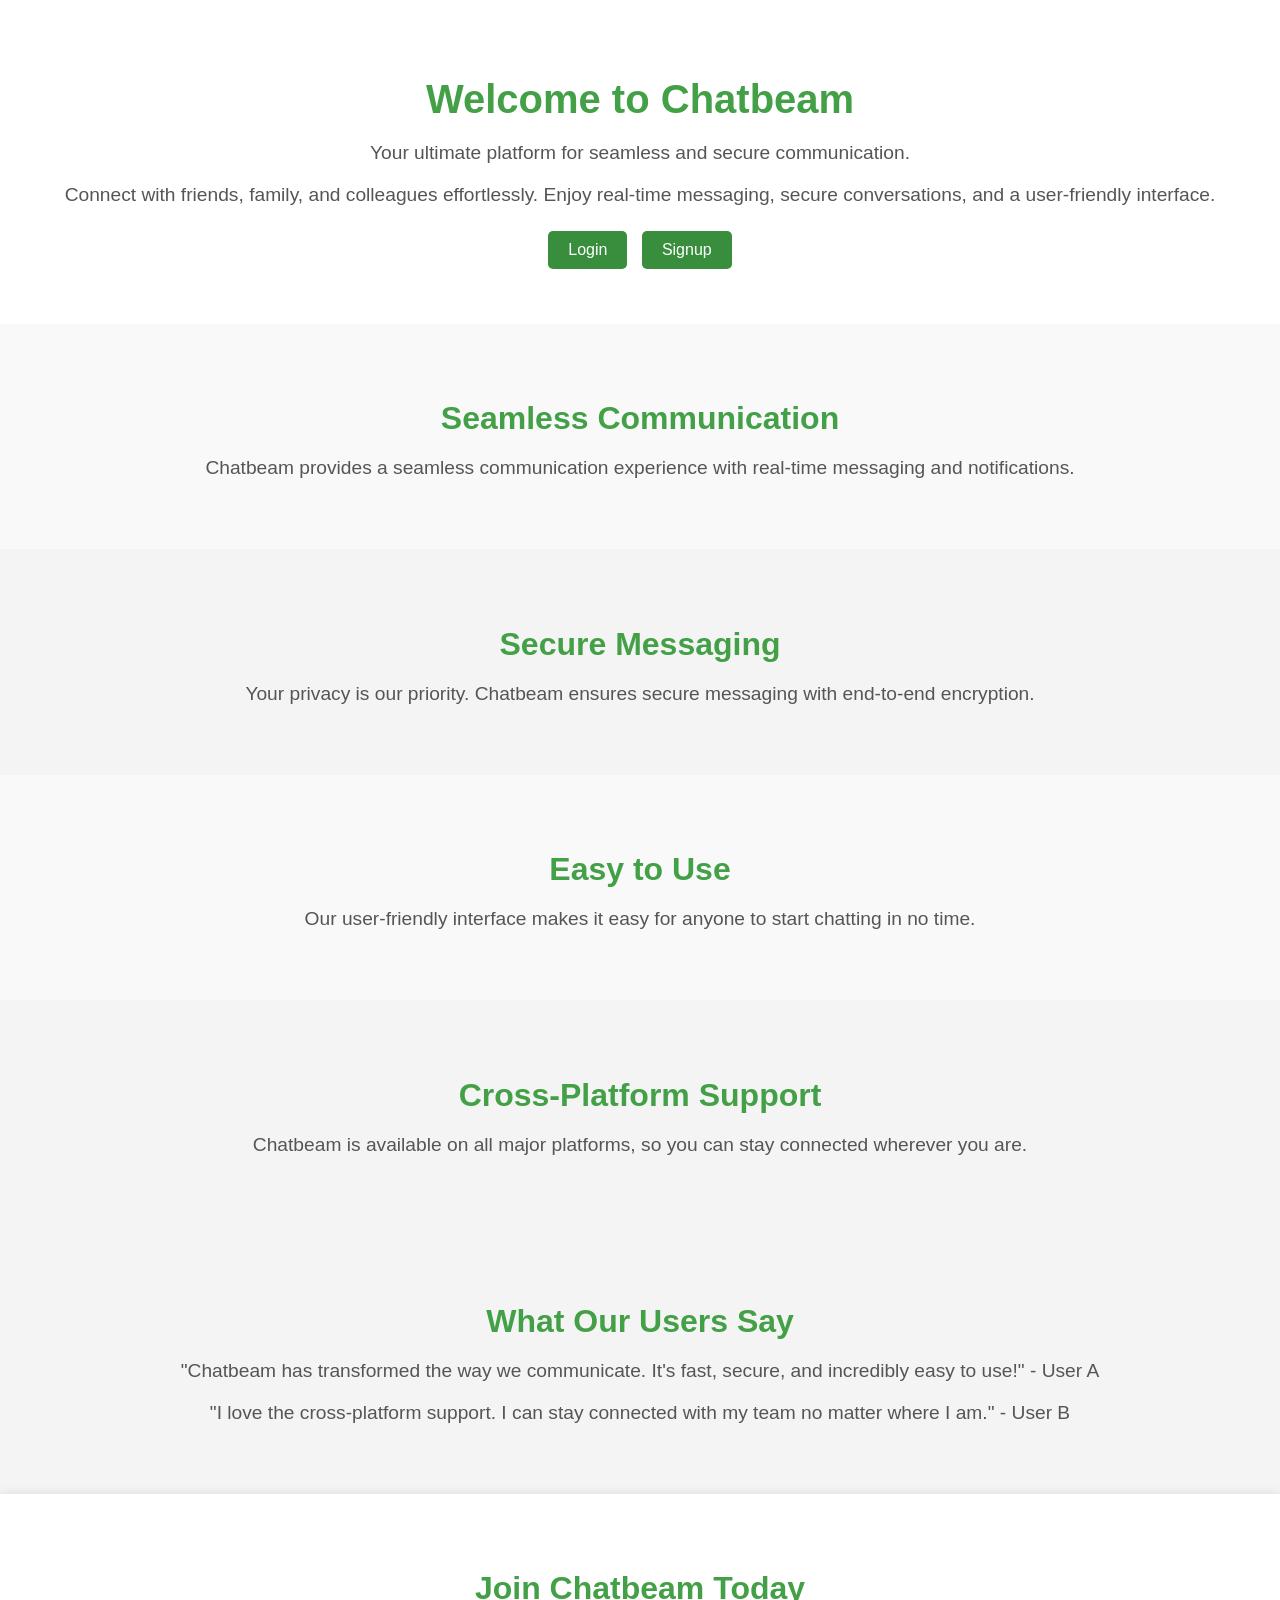
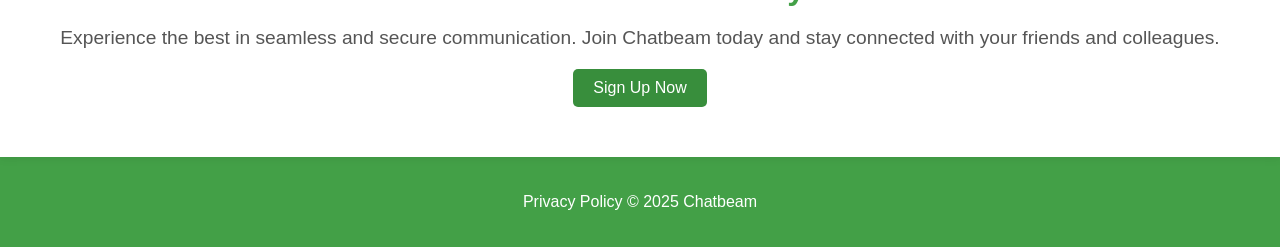
==== index.html @ d289962c "Add files via upload" ====
<!DOCTYPE html>
<html lang="en">
<head>
  <meta charset="UTF-8">
  <title>Chatbeams - Welcome</title>
  <link rel="stylesheet" href="styles.css">
  <style>
    body {
      font-family: Arial, sans-serif;
      margin: 0;
      padding: 0;
      background-color: #f4f4f4;
      overflow-x: hidden;
    }
    .intro-container {
      text-align: center;
      padding: 50px 20px;
      background-color: #ffffff;
      box-shadow: 0 0 10px rgba(0, 0, 0, 0.1);
      animation: fadeIn 1s forwards;
    }
    .intro-container h1 {
      font-size: 2.5em;
      color: #43a047;
      margin-bottom: 20px;
      animation: slideIn 1s forwards;
    }
    .intro-container p {
      font-size: 1.2em;
      color: #555;
      margin-bottom: 20px;
      animation: slideIn 1s forwards 0.5s;
    }
    .intro-container a {
      display: inline-block;
      padding: 10px 20px;
      font-size: 1em;
      color: white;
      background-color: #388e3c;
      border: none;
      border-radius: 5px;
      cursor: pointer;
      text-decoration: none;
      transition: background-color 0.3s ease, transform 0.3s ease;
      animation: slideIn 1s forwards 1s;
      margin: 5px;
    }
    .intro-container a:hover {
      background-color: #2e7d32;
      transform: scale(1.05);
    }
    .details-section {
      padding: 50px 20px;
      text-align: center;
      opacity: 0;
      transform: translateY(50px);
      transition: opacity 1s ease, transform 1s ease;
    }
    .details-section h2 {
      font-size: 2em;
      color: #43a047;
      margin-bottom: 20px;
    }
    .details-section p {
      font-size: 1.2em;
      color: #555;
      margin-bottom: 20px;
    }
    .details-section:nth-child(even) {
      background-color: #f9f9f9;
    }
    .testimonials-section {
      padding: 50px 20px;
      text-align: center;
      background-color: #f4f4f4;
      opacity: 0;
      transform: translateY(50px);
      transition: opacity 1s ease, transform 1s ease;
    }
    .testimonials-section h2 {
      font-size: 2em;
      color: #43a047;
      margin-bottom: 20px;
    }
    .testimonials-section p {
      font-size: 1.2em;
      color: #555;
      margin-bottom: 20px;
    }
    .call-to-action {
      padding: 50px 20px;
      text-align: center;
      background-color: #ffffff;
      box-shadow: 0 0 10px rgba(0, 0, 0, 0.1);
      opacity: 0;
      transform: translateY(50px);
      transition: opacity 1s ease, transform 1s ease;
    }
    .call-to-action h2 {
      font-size: 2em;
      color: #43a047;
      margin-bottom: 20px;
    }
    .call-to-action p {
      font-size: 1.2em;
      color: #555;
      margin-bottom: 20px;
    }
    .call-to-action a {
      display: inline-block;
      padding: 10px 20px;
      font-size: 1em;
      color: white;
      background-color: #388e3c;
      border: none;
      border-radius: 5px;
      cursor: pointer;
      text-decoration: none;
      transition: background-color 0.3s ease, transform 0.3s ease;
    }
    .call-to-action a:hover {
      background-color: #2e7d32;
      transform: scale(1.05);
    }
    footer {
      text-align: center;
      padding: 20px;
      background-color: #43a047;
      color: white;
    }
    footer a {
      color: white;
      text-decoration: none;
    }
    footer a:hover {
      text-decoration: underline;
    }
    @keyframes fadeIn {
      to {
        opacity: 1;
        transform: translateY(0);
      }
    }
    @keyframes slideIn {
      from {
        opacity: 0;
        transform: translateY(20px);
      }
      to {
        opacity: 1;
        transform: translateY(0);
      }
    }
  </style>
</head>
<body>
  <div class="intro-container">
    <h1>Welcome to Chatbeam</h1>
    <p>Your ultimate platform for seamless and secure communication.</p>
    <p>Connect with friends, family, and colleagues effortlessly. Enjoy real-time messaging, secure conversations, and a user-friendly interface.</p>
    <a href="login.html">Login</a>
    <a href="signup.html">Signup</a>
  </div>

  <div class="details-section" id="section1">
    <h2>Seamless Communication</h2>
    <p>Chatbeam provides a seamless communication experience with real-time messaging and notifications.</p>
  </div>

  <div class="details-section" id="section2">
    <h2>Secure Messaging</h2>
    <p>Your privacy is our priority. Chatbeam ensures secure messaging with end-to-end encryption.</p>
  </div>

  <div class="details-section" id="section3">
    <h2>Easy to Use</h2>
    <p>Our user-friendly interface makes it easy for anyone to start chatting in no time.</p>
  </div>

  <div class="details-section" id="section4">
    <h2>Cross-Platform Support</h2>
    <p>Chatbeam is available on all major platforms, so you can stay connected wherever you are.</p>
  </div>

  <div class="testimonials-section" id="section5">
    <h2>What Our Users Say</h2>
    <p>"Chatbeam has transformed the way we communicate. It's fast, secure, and incredibly easy to use!" - User A</p>
    <p>"I love the cross-platform support. I can stay connected with my team no matter where I am." - User B</p>
  </div>

  <div class="call-to-action" id="section6">
    <h2>Join Chatbeam Today</h2>
    <p>Experience the best in seamless and secure communication. Join Chatbeam today and stay connected with your friends and colleagues.</p>
    <a href="signup.html">Sign Up Now</a>
  </div>

  <footer>
    <p><a href="privacypolicy.html">Privacy Policy</a> &copy; 2025 Chatbeam</p>
  </footer>

  <script>
    document.addEventListener('scroll', function() {
      const sections = document.querySelectorAll('.details-section, .testimonials-section, .call-to-action');
      const scrollPosition = window.scrollY + window.innerHeight;

      sections.forEach(section => {
        if (scrollPosition > section.offsetTop) {
          section.style.opacity = '1';
          section.style.transform = 'translateY(0)';
        }
      });
    });
  </script>
</body>
</html>
---- styles.css ----
/* General Styles */
body {
    font-family: Arial, sans-serif;
    margin: 0;
    padding: 0;
}

/* Form Container */
.form-container {
    background-color: white;
    padding: 20px;
    border-radius: 10px;
    box-shadow: 0 0 10px rgba(0, 0, 0, 0.1);
    text-align: center;
    width: 300px;
    margin: auto;
    opacity: 0;
    transform: translateY(-50px);
    animation: fadeIn 1s forwards;
}

/* Form Elements */
.form-container input, .form-container select {
    width: 100%;
    padding: 10px;
    margin: 10px 0;
    border: 1px solid #ccc;
    border-radius: 5px;
    box-sizing: border-box;
}

.form-container button {
    width: 100%;
    padding: 10px;
    margin: 10px 0;
    font-size: 1em;
    color: white;
    background-color: #388e3c;
    border: none;
    border-radius: 5px;
    cursor: pointer;
    transition: background-color 0.3s ease, transform 0.3s ease;
}

.form-container button:hover {
    background-color: #2e7d32;
    transform: scale(1.05);
}

.form-container p {
    margin-top: 20px;
}

.form-container a {
    color: #43a047;
    text-decoration: none;
}

.form-container a:hover {
    text-decoration: underline;
}

.error-message {
    color: red;
    display: none;
    margin-top: -10px;
    margin-bottom: 10px;
}

@keyframes fadeIn {
    to {
        opacity: 1;
        transform: translateY(0);
    }
}
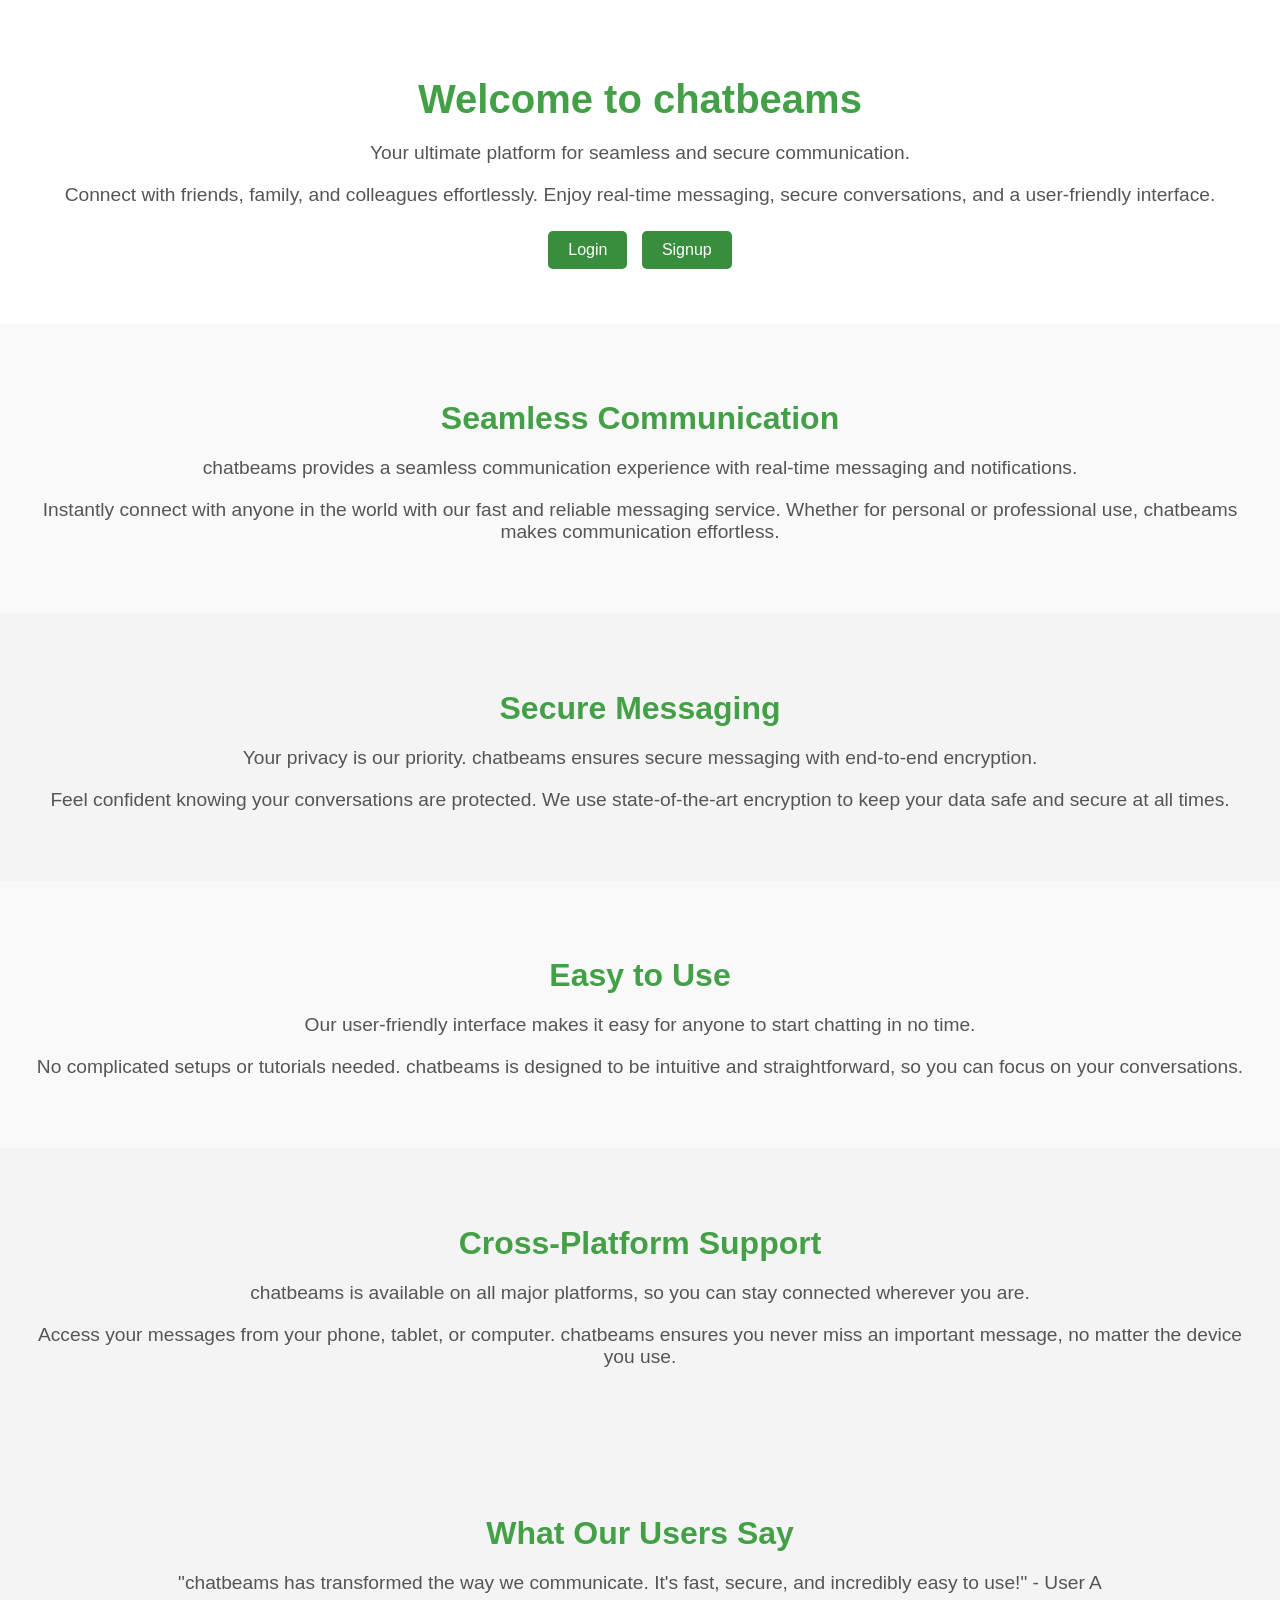
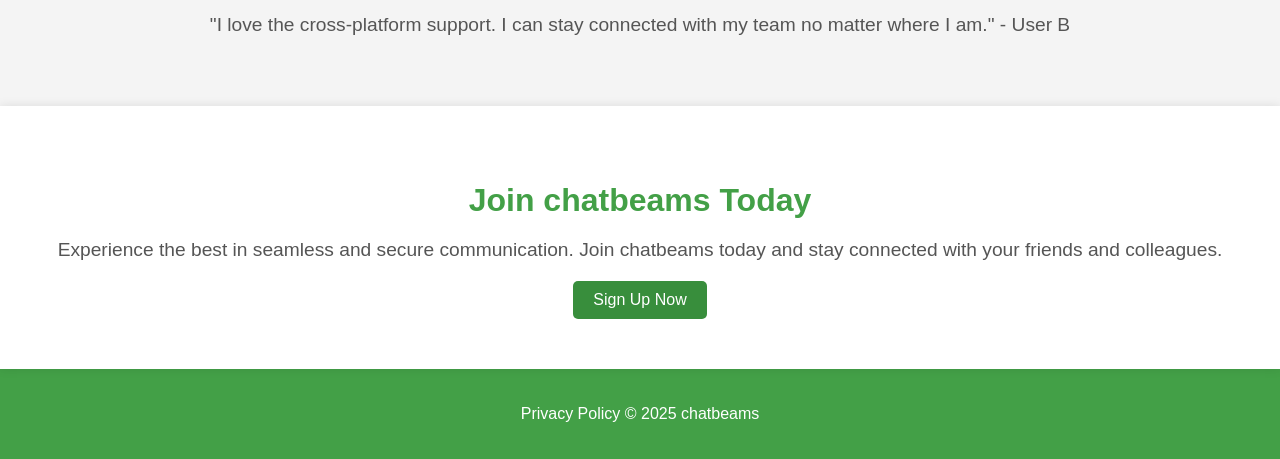
==== commit e6aad96c: "Update index.html" ====
--- a/index.html
+++ b/index.html
@@ -1,215 +1,225 @@
-<!DOCTYPE html>
-<html lang="en">
-<head>
-  <meta charset="UTF-8">
-  <title>Chatbeams - Welcome</title>
-  <link rel="stylesheet" href="styles.css">
-  <style>
-    body {
-      font-family: Arial, sans-serif;
-      margin: 0;
-      padding: 0;
-      background-color: #f4f4f4;
-      overflow-x: hidden;
-    }
-    .intro-container {
-      text-align: center;
-      padding: 50px 20px;
-      background-color: #ffffff;
-      box-shadow: 0 0 10px rgba(0, 0, 0, 0.1);
-      animation: fadeIn 1s forwards;
-    }
-    .intro-container h1 {
-      font-size: 2.5em;
-      color: #43a047;
-      margin-bottom: 20px;
-      animation: slideIn 1s forwards;
-    }
-    .intro-container p {
-      font-size: 1.2em;
-      color: #555;
-      margin-bottom: 20px;
-      animation: slideIn 1s forwards 0.5s;
-    }
-    .intro-container a {
-      display: inline-block;
-      padding: 10px 20px;
-      font-size: 1em;
-      color: white;
-      background-color: #388e3c;
-      border: none;
-      border-radius: 5px;
-      cursor: pointer;
-      text-decoration: none;
-      transition: background-color 0.3s ease, transform 0.3s ease;
-      animation: slideIn 1s forwards 1s;
-      margin: 5px;
-    }
-    .intro-container a:hover {
-      background-color: #2e7d32;
-      transform: scale(1.05);
-    }
-    .details-section {
-      padding: 50px 20px;
-      text-align: center;
-      opacity: 0;
-      transform: translateY(50px);
-      transition: opacity 1s ease, transform 1s ease;
-    }
-    .details-section h2 {
-      font-size: 2em;
-      color: #43a047;
-      margin-bottom: 20px;
-    }
-    .details-section p {
-      font-size: 1.2em;
-      color: #555;
-      margin-bottom: 20px;
-    }
-    .details-section:nth-child(even) {
-      background-color: #f9f9f9;
-    }
-    .testimonials-section {
-      padding: 50px 20px;
-      text-align: center;
-      background-color: #f4f4f4;
-      opacity: 0;
-      transform: translateY(50px);
-      transition: opacity 1s ease, transform 1s ease;
-    }
-    .testimonials-section h2 {
-      font-size: 2em;
-      color: #43a047;
-      margin-bottom: 20px;
-    }
-    .testimonials-section p {
-      font-size: 1.2em;
-      color: #555;
-      margin-bottom: 20px;
-    }
-    .call-to-action {
-      padding: 50px 20px;
-      text-align: center;
-      background-color: #ffffff;
-      box-shadow: 0 0 10px rgba(0, 0, 0, 0.1);
-      opacity: 0;
-      transform: translateY(50px);
-      transition: opacity 1s ease, transform 1s ease;
-    }
-    .call-to-action h2 {
-      font-size: 2em;
-      color: #43a047;
-      margin-bottom: 20px;
-    }
-    .call-to-action p {
-      font-size: 1.2em;
-      color: #555;
-      margin-bottom: 20px;
-    }
-    .call-to-action a {
-      display: inline-block;
-      padding: 10px 20px;
-      font-size: 1em;
-      color: white;
-      background-color: #388e3c;
-      border: none;
-      border-radius: 5px;
-      cursor: pointer;
-      text-decoration: none;
-      transition: background-color 0.3s ease, transform 0.3s ease;
-    }
-    .call-to-action a:hover {
-      background-color: #2e7d32;
-      transform: scale(1.05);
-    }
-    footer {
-      text-align: center;
-      padding: 20px;
-      background-color: #43a047;
-      color: white;
-    }
-    footer a {
-      color: white;
-      text-decoration: none;
-    }
-    footer a:hover {
-      text-decoration: underline;
-    }
-    @keyframes fadeIn {
-      to {
-        opacity: 1;
-        transform: translateY(0);
-      }
-    }
-    @keyframes slideIn {
-      from {
-        opacity: 0;
-        transform: translateY(20px);
-      }
-      to {
-        opacity: 1;
-        transform: translateY(0);
-      }
-    }
-  </style>
-</head>
-<body>
-  <div class="intro-container">
-    <h1>Welcome to Chatbeam</h1>
-    <p>Your ultimate platform for seamless and secure communication.</p>
-    <p>Connect with friends, family, and colleagues effortlessly. Enjoy real-time messaging, secure conversations, and a user-friendly interface.</p>
-    <a href="login.html">Login</a>
-    <a href="signup.html">Signup</a>
-  </div>
-
-  <div class="details-section" id="section1">
-    <h2>Seamless Communication</h2>
-    <p>Chatbeam provides a seamless communication experience with real-time messaging and notifications.</p>
-  </div>
-
-  <div class="details-section" id="section2">
-    <h2>Secure Messaging</h2>
-    <p>Your privacy is our priority. Chatbeam ensures secure messaging with end-to-end encryption.</p>
-  </div>
-
-  <div class="details-section" id="section3">
-    <h2>Easy to Use</h2>
-    <p>Our user-friendly interface makes it easy for anyone to start chatting in no time.</p>
-  </div>
-
-  <div class="details-section" id="section4">
-    <h2>Cross-Platform Support</h2>
-    <p>Chatbeam is available on all major platforms, so you can stay connected wherever you are.</p>
-  </div>
-
-  <div class="testimonials-section" id="section5">
-    <h2>What Our Users Say</h2>
-    <p>"Chatbeam has transformed the way we communicate. It's fast, secure, and incredibly easy to use!" - User A</p>
-    <p>"I love the cross-platform support. I can stay connected with my team no matter where I am." - User B</p>
-  </div>
-
-  <div class="call-to-action" id="section6">
-    <h2>Join Chatbeam Today</h2>
-    <p>Experience the best in seamless and secure communication. Join Chatbeam today and stay connected with your friends and colleagues.</p>
-    <a href="signup.html">Sign Up Now</a>
-  </div>
-
-  <footer>
-    <p><a href="privacypolicy.html">Privacy Policy</a> &copy; 2025 Chatbeam</p>
-  </footer>
-
-  <script>
-    document.addEventListener('scroll', function() {
-      const sections = document.querySelectorAll('.details-section, .testimonials-section, .call-to-action');
-      const scrollPosition = window.scrollY + window.innerHeight;
-
-      sections.forEach(section => {
-        if (scrollPosition > section.offsetTop) {
-          section.style.opacity = '1';
-          section.style.transform = 'translateY(0)';
-        }
-      });
-    });
-  </script>
-</body>
+<!DOCTYPE html>
+<html lang="en">
+<head>
+  <meta charset="UTF-8">
+  <title>chatbeams - Welcome</title>
+  <link rel="stylesheet" href="styles.css">
+  <style>
+    body {
+      font-family: Arial, sans-serif;
+      margin: 0;
+      padding: 0;
+      background-color: #f4f4f4;
+      overflow-x: hidden;
+    }
+    .intro-container {
+      text-align: center;
+      padding: 50px 20px;
+      background-color: #ffffff;
+      box-shadow: 0 0 10px rgba(0, 0, 0, 0.1);
+      animation: fadeIn 2s forwards;
+    }
+    .intro-container h1 {
+      font-size: 2.5em;
+      color: #43a047;
+      margin-bottom: 20px;
+      animation: slideIn 2s forwards;
+    }
+    .intro-container p {
+      font-size: 1.2em;
+      color: #555;
+      margin-bottom: 20px;
+      animation: slideIn 2s forwards 0.5s;
+    }
+    .intro-container a {
+      display: inline-block;
+      padding: 10px 20px;
+      font-size: 1em;
+      color: white;
+      background-color: #388e3c;
+      border: none;
+      border-radius: 5px;
+      cursor: pointer;
+      text-decoration: none;
+      transition: background-color 0.3s ease, transform 0.3s ease;
+      animation: slideIn 2s forwards 1s;
+      margin: 5px;
+    }
+    .intro-container a:hover {
+      background-color: #2e7d32;
+      transform: scale(1.05);
+    }
+    .details-section {
+      padding: 50px 20px;
+      text-align: center;
+      opacity: 0;
+      transform: translateY(50px);
+      transition: opacity 1s ease, transform 1s ease;
+    }
+    .details-section h2 {
+      font-size: 2em;
+      color: #43a047;
+      margin-bottom: 20px;
+    }
+    .details-section p {
+      font-size: 1.2em;
+      color: #555;
+      margin-bottom: 20px;
+    }
+    .details-section:nth-child(even) {
+      background-color: #f9f9f9;
+    }
+    .testimonials-section {
+      padding: 50px 20px;
+      text-align: center;
+      background-color: #f4f4f4;
+      opacity: 0;
+      transform: translateY(50px);
+      transition: opacity 1s ease, transform 1s ease;
+    }
+    .testimonials-section h2 {
+      font-size: 2em;
+      color: #43a047;
+      margin-bottom: 20px;
+    }
+    .testimonials-section p {
+      font-size: 1.2em;
+      color: #555;
+      margin-bottom: 20px;
+    }
+    .call-to-action {
+      padding: 50px 20px;
+      text-align: center;
+      background-color: #ffffff;
+      box-shadow: 0 0 10px rgba(0, 0, 0, 0.1);
+      opacity: 0;
+      transform: translateY(50px);
+      transition: opacity 1s ease, transform 1s ease;
+    }
+    .call-to-action h2 {
+      font-size: 2em;
+      color: #43a047;
+      margin-bottom: 20px;
+    }
+    .call-to-action p {
+      font-size: 1.2em;
+      color: #555;
+      margin-bottom: 20px;
+    }
+    .call-to-action a {
+      display: inline-block;
+      padding: 10px 20px;
+      font-size: 1em;
+      color: white;
+      background-color: #388e3c;
+      border: none;
+      border-radius: 5px;
+      cursor: pointer;
+      text-decoration: none;
+      transition: background-color 0.3s ease, transform 0.3s ease;
+    }
+    .call-to-action a:hover {
+      background-color: #2e7d32;
+      transform: scale(1.05);
+    }
+    footer {
+      text-align: center;
+      padding: 20px;
+      background-color: #43a047;
+      color: white;
+    }
+    footer a {
+      color: white;
+      text-decoration: none;
+    }
+    footer a:hover {
+      text-decoration: underline;
+    }
+    @keyframes fadeIn {
+      to {
+        opacity: 1;
+        transform: translateY(0);
+      }
+    }
+    @keyframes slideIn {
+      from {
+        opacity: 0;
+        transform: translateY(20px);
+      }
+      to {
+        opacity: 1;
+        transform: translateY(0);
+      }
+    }
+  </style>
+</head>
+<body>
+  <div class="intro-container">
+    <h1>Welcome to chatbeams</h1>
+    <p>Your ultimate platform for seamless and secure communication.</p>
+    <p>Connect with friends, family, and colleagues effortlessly. Enjoy real-time messaging, secure conversations, and a user-friendly interface.</p>
+    <a href="login.html">Login</a>
+    <a href="signup.html">Signup</a>
+  </div>
+
+  <div class="details-section" id="section1">
+    <h2>Seamless Communication</h2>
+    <p>chatbeams provides a seamless communication experience with real-time messaging and notifications.</p>
+    <p>Instantly connect with anyone in the world with our fast and reliable messaging service. Whether for personal or professional use, chatbeams makes communication effortless.</p>
+  </div>
+
+  <div class="details-section" id="section2">
+    <h2>Secure Messaging</h2>
+    <p>Your privacy is our priority. chatbeams ensures secure messaging with end-to-end encryption.</p>
+    <p>Feel confident knowing your conversations are protected. We use state-of-the-art encryption to keep your data safe and secure at all times.</p>
+  </div>
+
+  <div class="details-section" id="section3">
+    <h2>Easy to Use</h2>
+    <p>Our user-friendly interface makes it easy for anyone to start chatting in no time.</p>
+    <p>No complicated setups or tutorials needed. chatbeams is designed to be intuitive and straightforward, so you can focus on your conversations.</p>
+  </div>
+
+  <div class="details-section" id="section4">
+    <h2>Cross-Platform Support</h2>
+    <p>chatbeams is available on all major platforms, so you can stay connected wherever you are.</p>
+    <p>Access your messages from your phone, tablet, or computer. chatbeams ensures you never miss an important message, no matter the device you use.</p>
+  </div>
+
+  <div class="testimonials-section" id="section5">
+    <h2>What Our Users Say</h2>
+    <p>"chatbeams has transformed the way we communicate. It's fast, secure, and incredibly easy to use!" - User A</p>
+    <p>"I love the cross-platform support. I can stay connected with my team no matter where I am." - User B</p>
+  </div>
+
+  <div class="call-to-action" id="section6">
+    <h2>Join chatbeams Today</h2>
+    <p>Experience the best in seamless and secure communication. Join chatbeams today and stay connected with your friends and colleagues.</p>
+    <a href="signup.html">Sign Up Now</a>
+  </div>
+
+  <footer>
+    <p><a href="privacypolicy.html">Privacy Policy</a> &copy; 2025 chatbeams</p>
+  </footer>
+
+  <script>
+    function handleScroll() {
+      const sections = document.querySelectorAll('.details-section, .testimonials-section, .call-to-action');
+      const scrollPosition = window.scrollY + window.innerHeight;
+
+      sections.forEach(section => {
+        if (scrollPosition > section.offsetTop) {
+          section.style.opacity = '1';
+          section.style.transform = 'translateY(0)';
+        }
+      });
+
+      if (sections[sections.length - 1].style.opacity === '1') {
+        window.removeEventListener('scroll', handleScroll);
+      }
+    }
+
+    window.addEventListener('scroll', handleScroll);
+  </script>
+</body>
 </html>
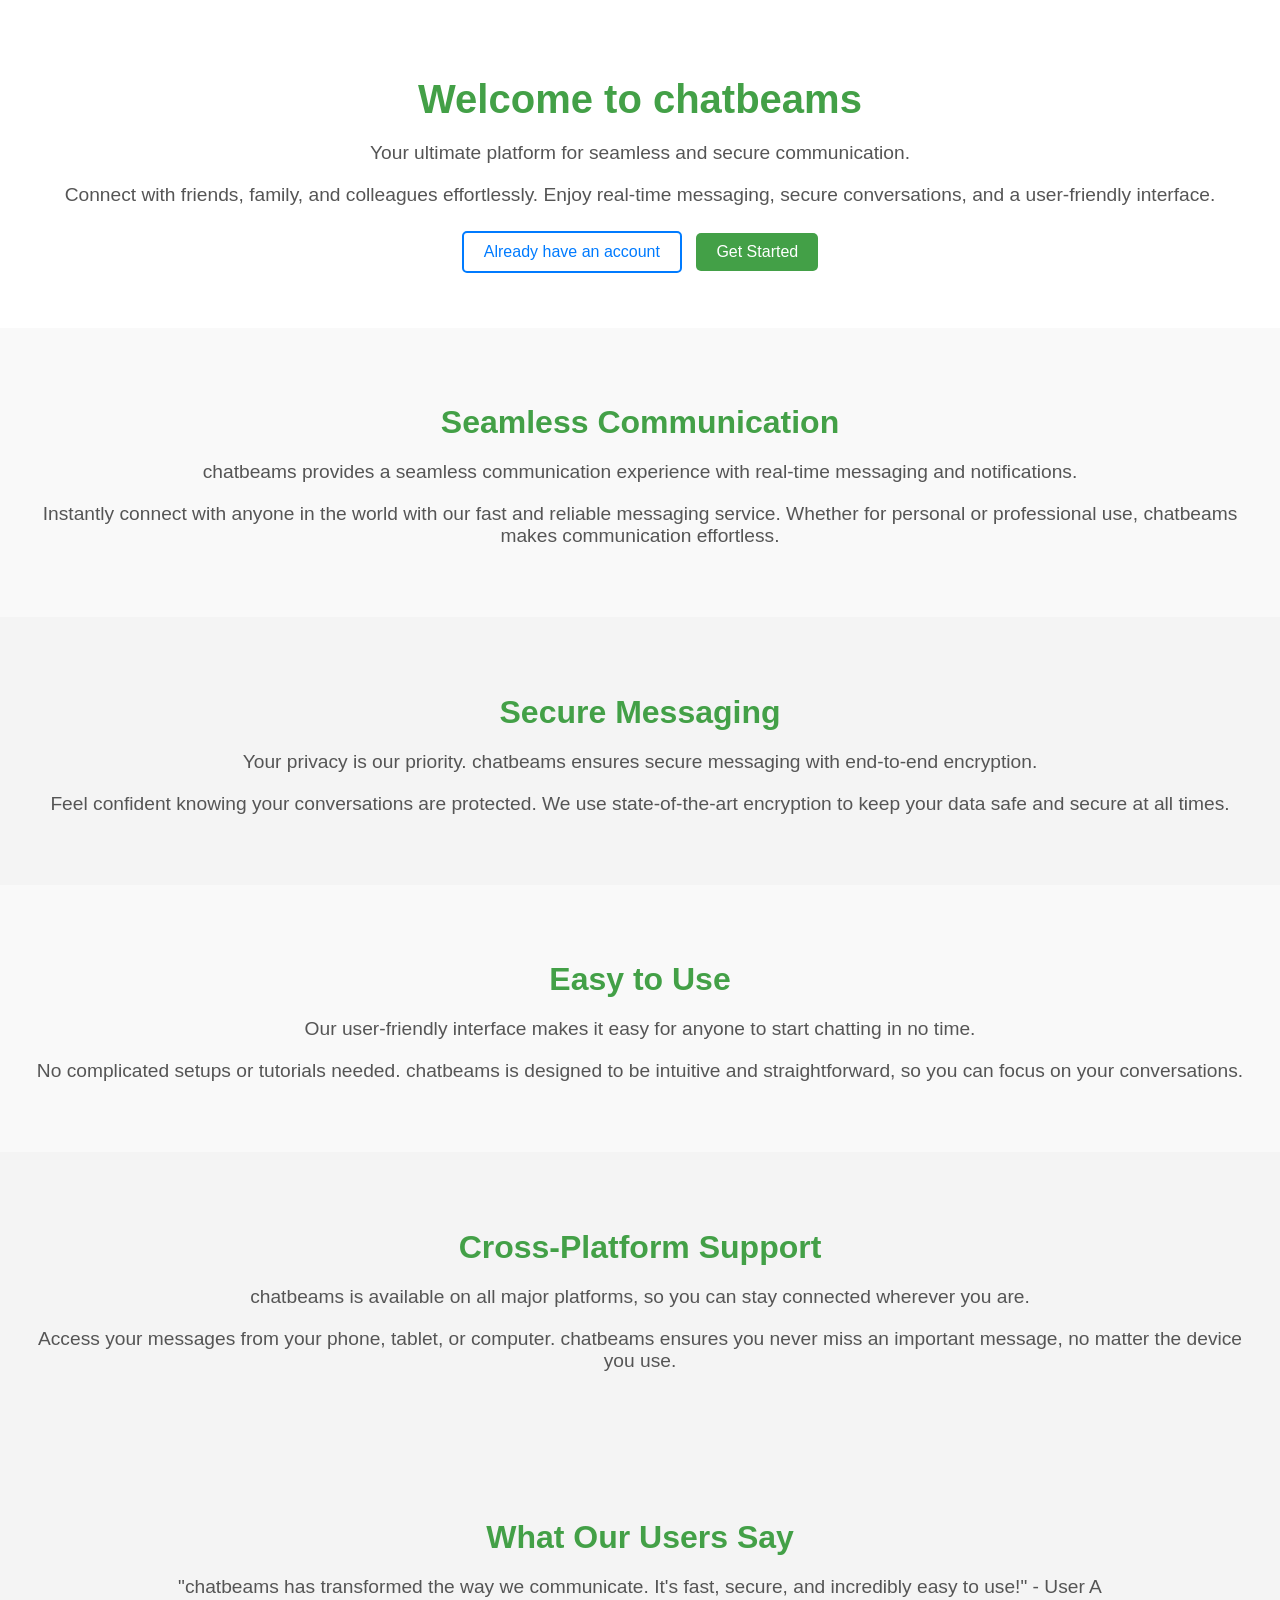
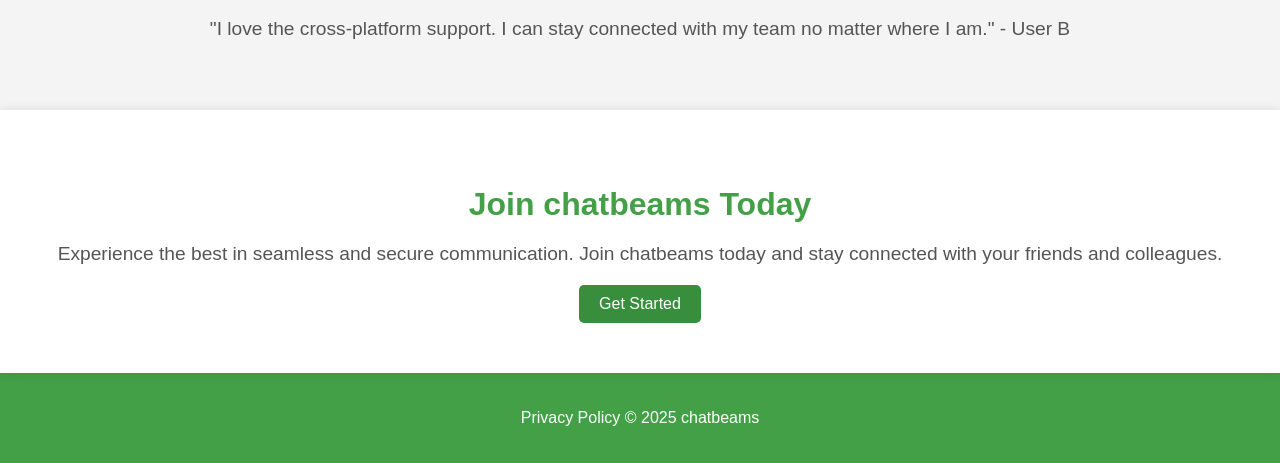
==== commit c94f4ceb: "Update index.html" ====
--- a/index.html
+++ b/index.html
@@ -31,12 +31,10 @@
       margin-bottom: 20px;
       animation: slideIn 2s forwards 0.5s;
     }
-    .intro-container a {
+    .intro-container .btn {
       display: inline-block;
       padding: 10px 20px;
       font-size: 1em;
-      color: white;
-      background-color: #388e3c;
       border: none;
       border-radius: 5px;
       cursor: pointer;
@@ -45,8 +43,22 @@
       animation: slideIn 2s forwards 1s;
       margin: 5px;
     }
-    .intro-container a:hover {
-      background-color: #2e7d32;
+    .intro-container .btn-login {
+      color: #007bff;
+      background-color: white;
+      border: 2px solid #007bff;
+    }
+    .intro-container .btn-login:hover {
+      background-color: #007bff;
+      color: white;
+      transform: scale(1.05);
+    }
+    .intro-container .btn-signup {
+      color: white;
+      background-color: #43a047;
+    }
+    .intro-container .btn-signup:hover {
+      background-color: #388e3c;
       transform: scale(1.05);
     }
     .details-section {
@@ -158,8 +170,8 @@
     <h1>Welcome to chatbeams</h1>
     <p>Your ultimate platform for seamless and secure communication.</p>
     <p>Connect with friends, family, and colleagues effortlessly. Enjoy real-time messaging, secure conversations, and a user-friendly interface.</p>
-    <a href="login.html">Login</a>
-    <a href="signup.html">Signup</a>
+    <a href="login.html" class="btn btn-login">Already have an account</a>
+    <a href="signup.html" class="btn btn-signup">Get Started</a>
   </div>
 
   <div class="details-section" id="section1">
@@ -195,7 +207,7 @@
   <div class="call-to-action" id="section6">
     <h2>Join chatbeams Today</h2>
     <p>Experience the best in seamless and secure communication. Join chatbeams today and stay connected with your friends and colleagues.</p>
-    <a href="signup.html">Sign Up Now</a>
+    <a href="signup.html">Get Started</a>
   </div>
 
   <footer>
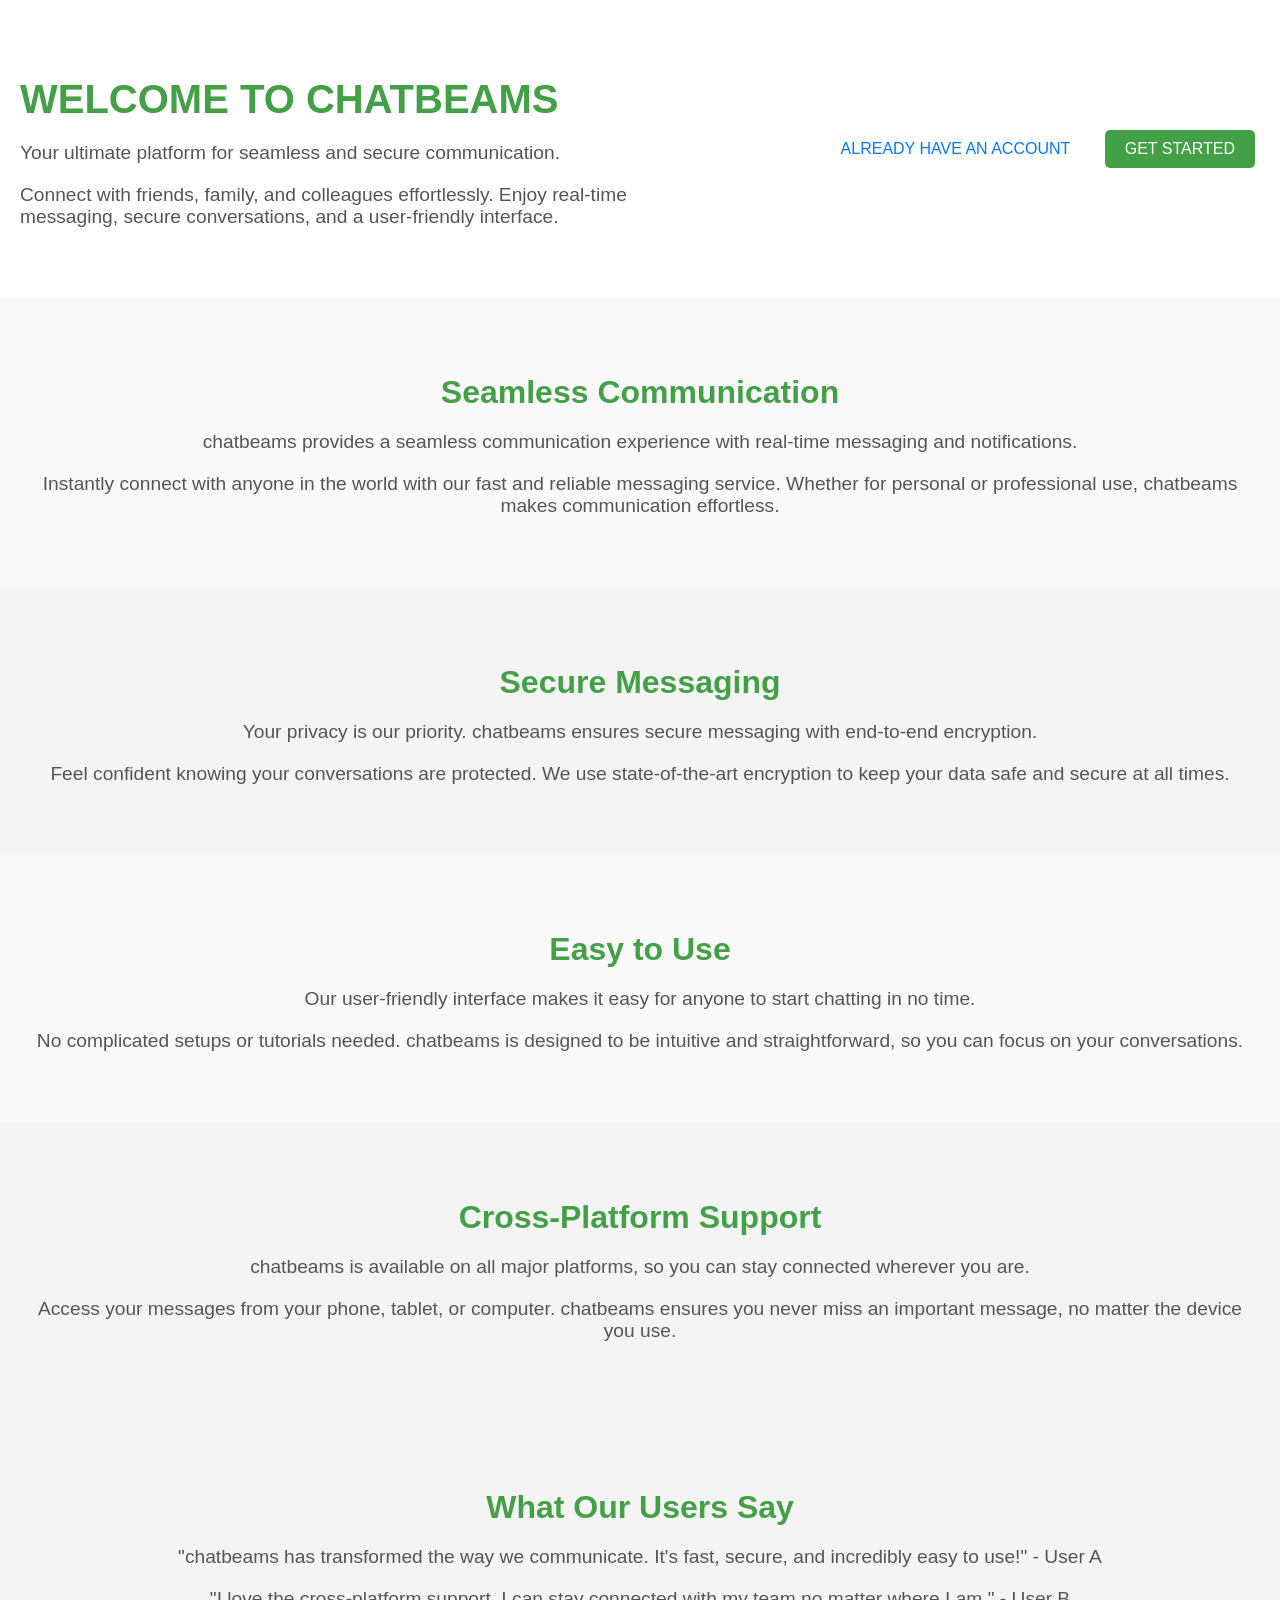
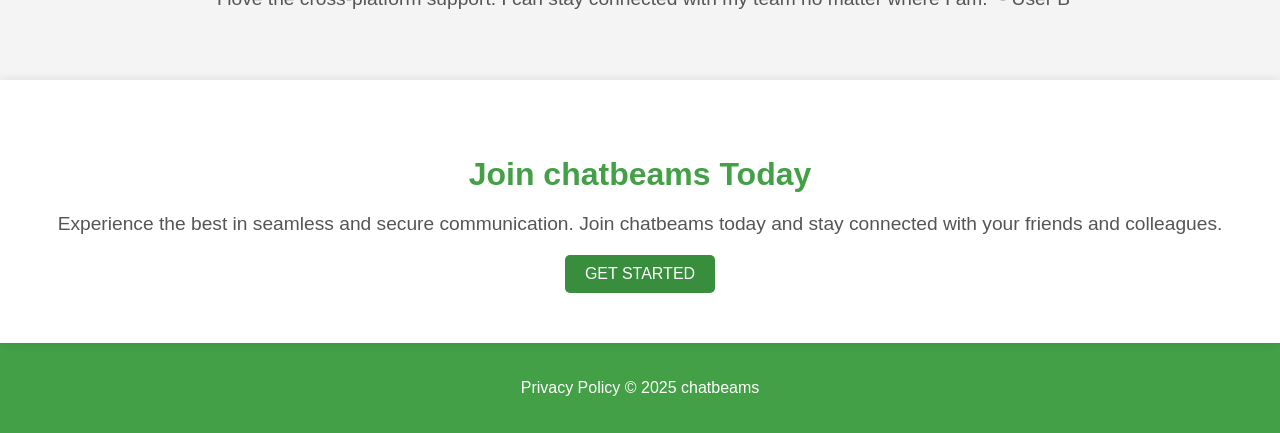
==== commit 30ff60a1: "Update index.html" ====
--- a/index.html
+++ b/index.html
@@ -2,7 +2,7 @@
 <html lang="en">
 <head>
   <meta charset="UTF-8">
-  <title>chatbeams - Welcome</title>
+  <title>CHATBEAMS - WELCOME</title>
   <link rel="stylesheet" href="styles.css">
   <style>
     body {
@@ -13,25 +13,36 @@
       overflow-x: hidden;
     }
     .intro-container {
-      text-align: center;
+      display: flex;
+      align-items: center;
+      justify-content: space-between;
       padding: 50px 20px;
       background-color: #ffffff;
       box-shadow: 0 0 10px rgba(0, 0, 0, 0.1);
       animation: fadeIn 2s forwards;
     }
-    .intro-container h1 {
+    .intro-text {
+      text-align: left;
+      max-width: 50%;
+    }
+    .intro-text h1 {
       font-size: 2.5em;
       color: #43a047;
       margin-bottom: 20px;
       animation: slideIn 2s forwards;
-    }
-    .intro-container p {
+      text-transform: uppercase;
+    }
+    .intro-text p {
       font-size: 1.2em;
       color: #555;
       margin-bottom: 20px;
       animation: slideIn 2s forwards 0.5s;
     }
-    .intro-container .btn {
+    .intro-buttons {
+      text-align: right;
+      max-width: 50%;
+    }
+    .intro-buttons .btn {
       display: inline-block;
       padding: 10px 20px;
       font-size: 1em;
@@ -43,21 +54,21 @@
       animation: slideIn 2s forwards 1s;
       margin: 5px;
     }
-    .intro-container .btn-login {
+    .btn-login {
       color: #007bff;
       background-color: white;
       border: 2px solid #007bff;
     }
-    .intro-container .btn-login:hover {
+    .btn-login:hover {
       background-color: #007bff;
       color: white;
       transform: scale(1.05);
     }
-    .intro-container .btn-signup {
+    .btn-signup {
       color: white;
       background-color: #43a047;
     }
-    .intro-container .btn-signup:hover {
+    .btn-signup:hover {
       background-color: #388e3c;
       transform: scale(1.05);
     }
@@ -167,11 +178,15 @@
 </head>
 <body>
   <div class="intro-container">
-    <h1>Welcome to chatbeams</h1>
-    <p>Your ultimate platform for seamless and secure communication.</p>
-    <p>Connect with friends, family, and colleagues effortlessly. Enjoy real-time messaging, secure conversations, and a user-friendly interface.</p>
-    <a href="login.html" class="btn btn-login">Already have an account</a>
-    <a href="signup.html" class="btn btn-signup">Get Started</a>
+    <div class="intro-text">
+      <h1>WELCOME TO CHATBEAMS</h1>
+      <p>Your ultimate platform for seamless and secure communication.</p>
+      <p>Connect with friends, family, and colleagues effortlessly. Enjoy real-time messaging, secure conversations, and a user-friendly interface.</p>
+    </div>
+    <div class="intro-buttons">
+      <a href="login.html" class="btn btn-login">ALREADY HAVE AN ACCOUNT</a>
+      <a href="signup.html" class="btn btn-signup">GET STARTED</a>
+    </div>
   </div>
 
   <div class="details-section" id="section1">
@@ -207,7 +222,7 @@
   <div class="call-to-action" id="section6">
     <h2>Join chatbeams Today</h2>
     <p>Experience the best in seamless and secure communication. Join chatbeams today and stay connected with your friends and colleagues.</p>
-    <a href="signup.html">Get Started</a>
+    <a href="signup.html">GET STARTED</a>
   </div>
 
   <footer>
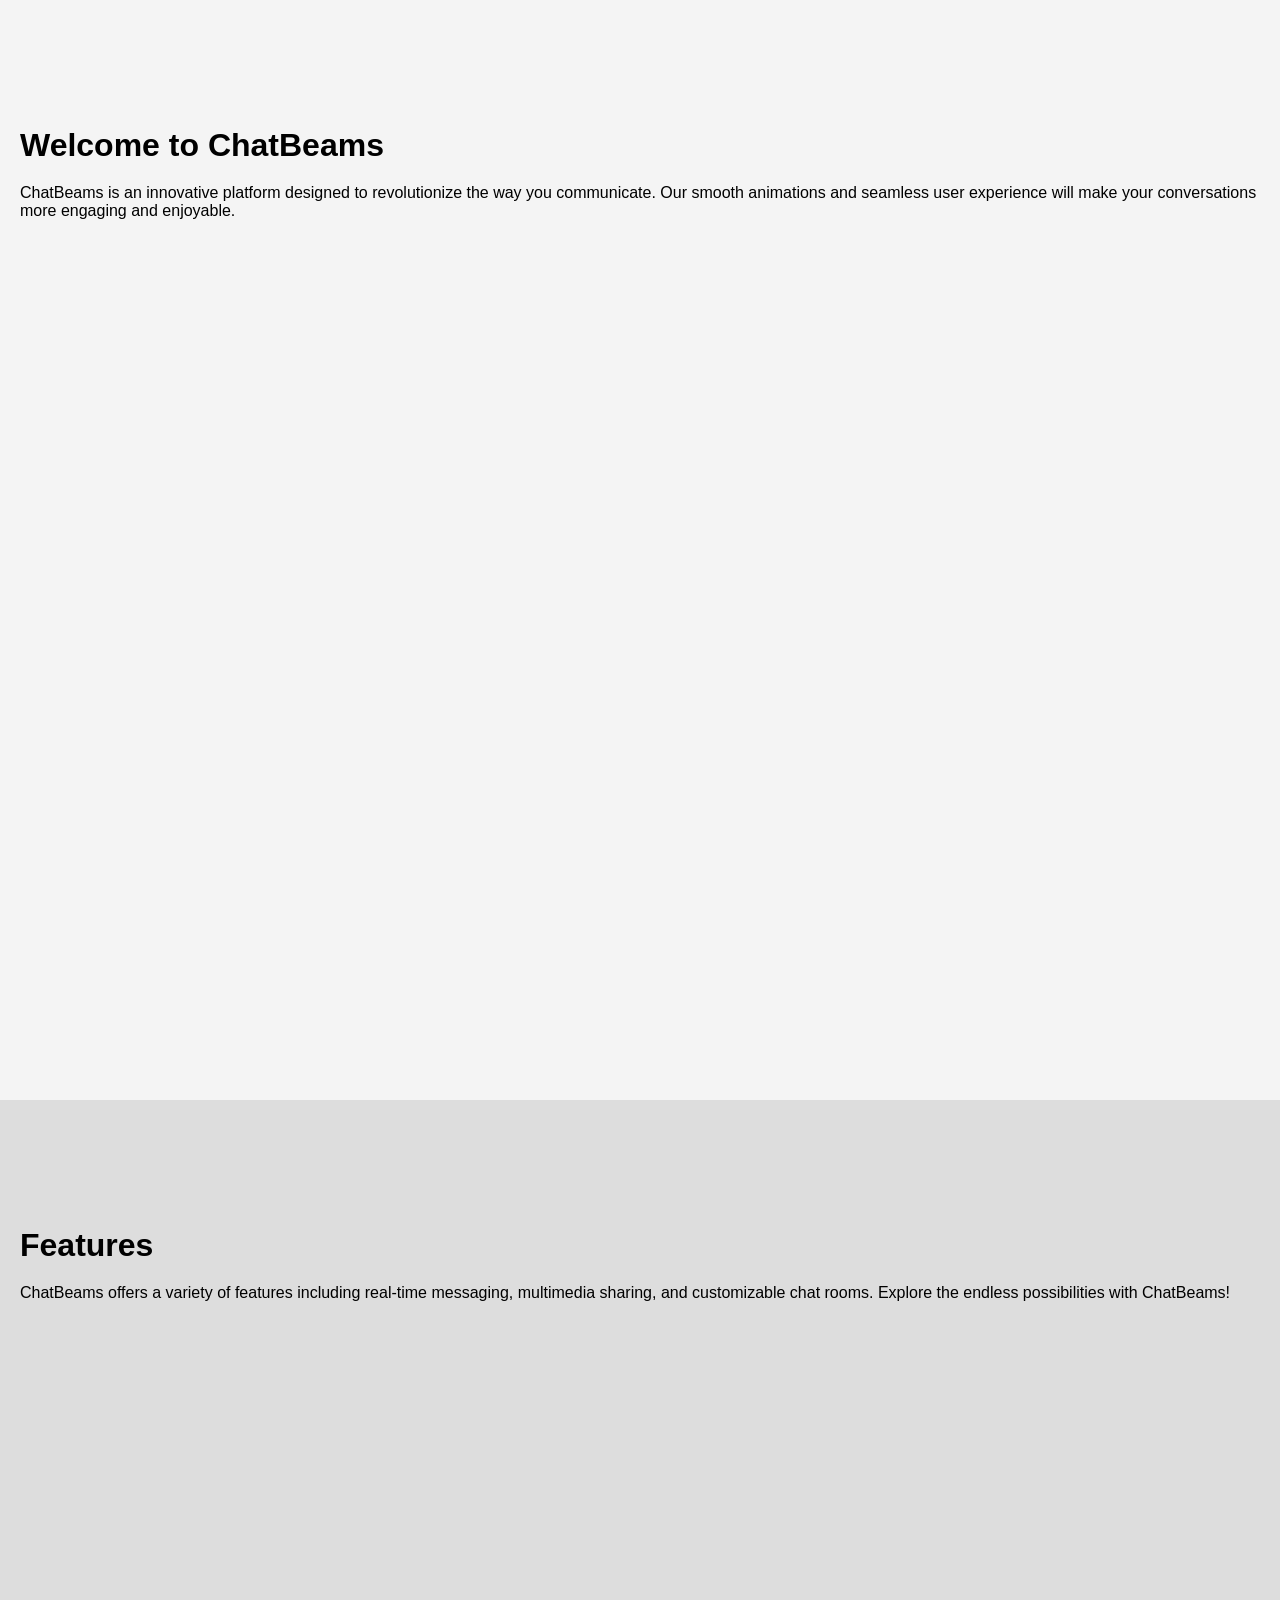
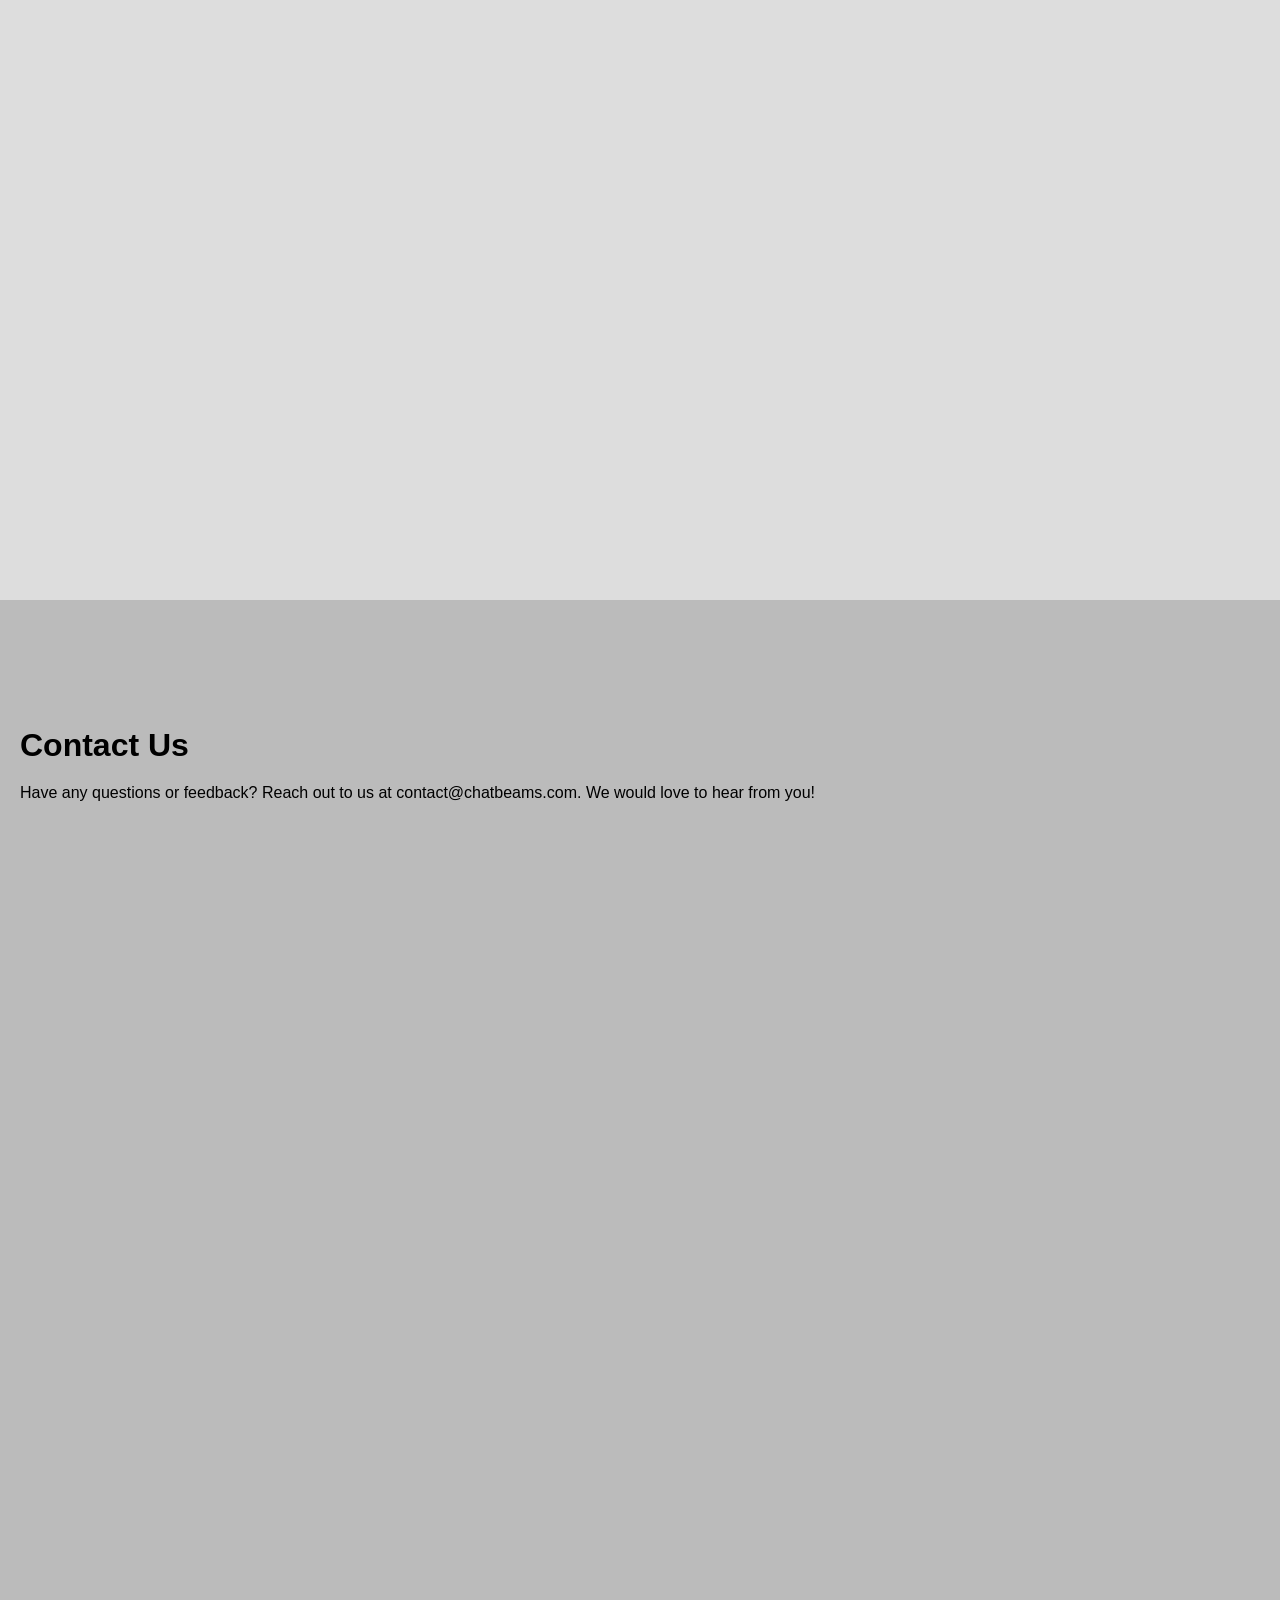
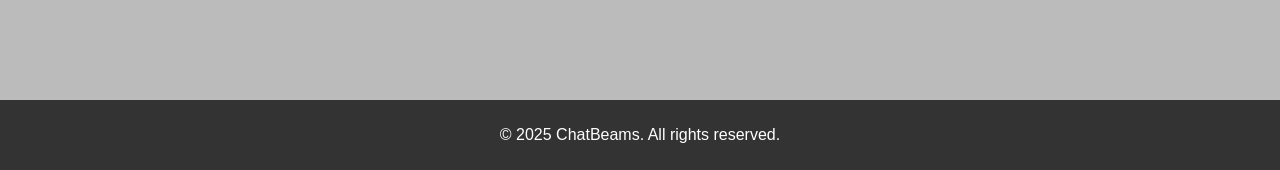
==== commit 622857ce: "Create index.html" ====
--- a/index.html
+++ b/index.html
@@ -1,252 +1,153 @@
 <!DOCTYPE html>
 <html lang="en">
 <head>
-  <meta charset="UTF-8">
-  <title>CHATBEAMS - WELCOME</title>
-  <link rel="stylesheet" href="styles.css">
-  <style>
-    body {
-      font-family: Arial, sans-serif;
-      margin: 0;
-      padding: 0;
-      background-color: #f4f4f4;
-      overflow-x: hidden;
-    }
-    .intro-container {
-      display: flex;
-      align-items: center;
-      justify-content: space-between;
-      padding: 50px 20px;
-      background-color: #ffffff;
-      box-shadow: 0 0 10px rgba(0, 0, 0, 0.1);
-      animation: fadeIn 2s forwards;
-    }
-    .intro-text {
-      text-align: left;
-      max-width: 50%;
-    }
-    .intro-text h1 {
-      font-size: 2.5em;
-      color: #43a047;
-      margin-bottom: 20px;
-      animation: slideIn 2s forwards;
-      text-transform: uppercase;
-    }
-    .intro-text p {
-      font-size: 1.2em;
-      color: #555;
-      margin-bottom: 20px;
-      animation: slideIn 2s forwards 0.5s;
-    }
-    .intro-buttons {
-      text-align: right;
-      max-width: 50%;
-    }
-    .intro-buttons .btn {
-      display: inline-block;
-      padding: 10px 20px;
-      font-size: 1em;
-      border: none;
-      border-radius: 5px;
-      cursor: pointer;
-      text-decoration: none;
-      transition: background-color 0.3s ease, transform 0.3s ease;
-      animation: slideIn 2s forwards 1s;
-      margin: 5px;
-    }
-    .btn-login {
-      color: #007bff;
-      background-color: white;
-      border: 2px solid #007bff;
-    }
-    .btn-login:hover {
-      background-color: #007bff;
-      color: white;
-      transform: scale(1.05);
-    }
-    .btn-signup {
-      color: white;
-      background-color: #43a047;
-    }
-    .btn-signup:hover {
-      background-color: #388e3c;
-      transform: scale(1.05);
-    }
-    .details-section {
-      padding: 50px 20px;
-      text-align: center;
-      opacity: 0;
-      transform: translateY(50px);
-      transition: opacity 1s ease, transform 1s ease;
-    }
-    .details-section h2 {
-      font-size: 2em;
-      color: #43a047;
-      margin-bottom: 20px;
-    }
-    .details-section p {
-      font-size: 1.2em;
-      color: #555;
-      margin-bottom: 20px;
-    }
-    .details-section:nth-child(even) {
-      background-color: #f9f9f9;
-    }
-    .testimonials-section {
-      padding: 50px 20px;
-      text-align: center;
-      background-color: #f4f4f4;
-      opacity: 0;
-      transform: translateY(50px);
-      transition: opacity 1s ease, transform 1s ease;
-    }
-    .testimonials-section h2 {
-      font-size: 2em;
-      color: #43a047;
-      margin-bottom: 20px;
-    }
-    .testimonials-section p {
-      font-size: 1.2em;
-      color: #555;
-      margin-bottom: 20px;
-    }
-    .call-to-action {
-      padding: 50px 20px;
-      text-align: center;
-      background-color: #ffffff;
-      box-shadow: 0 0 10px rgba(0, 0, 0, 0.1);
-      opacity: 0;
-      transform: translateY(50px);
-      transition: opacity 1s ease, transform 1s ease;
-    }
-    .call-to-action h2 {
-      font-size: 2em;
-      color: #43a047;
-      margin-bottom: 20px;
-    }
-    .call-to-action p {
-      font-size: 1.2em;
-      color: #555;
-      margin-bottom: 20px;
-    }
-    .call-to-action a {
-      display: inline-block;
-      padding: 10px 20px;
-      font-size: 1em;
-      color: white;
-      background-color: #388e3c;
-      border: none;
-      border-radius: 5px;
-      cursor: pointer;
-      text-decoration: none;
-      transition: background-color 0.3s ease, transform 0.3s ease;
-    }
-    .call-to-action a:hover {
-      background-color: #2e7d32;
-      transform: scale(1.05);
-    }
-    footer {
-      text-align: center;
-      padding: 20px;
-      background-color: #43a047;
-      color: white;
-    }
-    footer a {
-      color: white;
-      text-decoration: none;
-    }
-    footer a:hover {
-      text-decoration: underline;
-    }
-    @keyframes fadeIn {
-      to {
-        opacity: 1;
-        transform: translateY(0);
-      }
-    }
-    @keyframes slideIn {
-      from {
-        opacity: 0;
-        transform: translateY(20px);
-      }
-      to {
-        opacity: 1;
-        transform: translateY(0);
-      }
-    }
-  </style>
+    <meta charset="UTF-8">
+    <meta name="viewport" content="width=device-width, initial-scale=1.0">
+    <title>ChatBeams</title>
+    <style>
+        body {
+            font-family: Arial, sans-serif;
+            margin: 0;
+            padding: 0;
+            scroll-behavior: smooth;
+        }
+        header {
+            background: green;
+            color: #fff;
+            padding: 10px 0;
+            text-align: center;
+            position: fixed;
+            top: -60px;
+            width: 100%;
+            z-index: 1000;
+            display: flex;
+            justify-content: space-between;
+            align-items: center;
+            padding: 10px 20px;
+            transition: top 0.3s ease-in-out;
+        }
+        header nav a {
+            color: #fff;
+            margin: 0 10px;
+            text-decoration: none;
+        }
+        header .auth-buttons button {
+            background: transparent;
+            color: #fff;
+            border: 1px solid #fff;
+            padding: 5px 10px;
+            margin-left: 10px;
+            cursor: pointer;
+        }
+        section {
+            padding: 100px 20px;
+            min-height: 100vh;
+        }
+        #intro {
+            background: #f4f4f4;
+        }
+        #features {
+            background: #ddd;
+        }
+        #contact {
+            background: #bbb;
+        }
+        .section-title {
+            font-size: 2em;
+            margin-bottom: 20px;
+        }
+        .content {
+            opacity: 0;
+            transform: translateY(50px);
+            transition: opacity 0.6s ease-out, transform 0.6s ease-out;
+        }
+        .content.visible {
+            opacity: 1;
+            transform: translateY(0);
+        }
+        footer {
+            background: #333;
+            color: #fff;
+            text-align: center;
+            padding: 10px 0;
+            position: relative;
+            bottom: 0;
+            width: 100%;
+        }
+    </style>
 </head>
 <body>
-  <div class="intro-container">
-    <div class="intro-text">
-      <h1>WELCOME TO CHATBEAMS</h1>
-      <p>Your ultimate platform for seamless and secure communication.</p>
-      <p>Connect with friends, family, and colleagues effortlessly. Enjoy real-time messaging, secure conversations, and a user-friendly interface.</p>
+
+<header id="header">
+    <nav>
+        <a href="#intro">Introduction</a>
+        <a href="#features">Features</a>
+        <a href="#contact">Contact</a>
+    </nav>
+    <div class="auth-buttons">
+        <button onclick="location.href='login.html'">Login</button>
+        <button onclick="location.href='signup.html'">Signup</button>
     </div>
-    <div class="intro-buttons">
-      <a href="login.html" class="btn btn-login">ALREADY HAVE AN ACCOUNT</a>
-      <a href="signup.html" class="btn btn-signup">GET STARTED</a>
+</header>
+
+<section id="intro">
+    <div class="content">
+        <h1 class="section-title">Welcome to ChatBeams</h1>
+        <p>ChatBeams is an innovative platform designed to revolutionize the way you communicate. Our smooth animations and seamless user experience will make your conversations more engaging and enjoyable.</p>
     </div>
-  </div>
+</section>
 
-  <div class="details-section" id="section1">
-    <h2>Seamless Communication</h2>
-    <p>chatbeams provides a seamless communication experience with real-time messaging and notifications.</p>
-    <p>Instantly connect with anyone in the world with our fast and reliable messaging service. Whether for personal or professional use, chatbeams makes communication effortless.</p>
-  </div>
+<section id="features">
+    <div class="content">
+        <h2 class="section-title">Features</h2>
+        <p>ChatBeams offers a variety of features including real-time messaging, multimedia sharing, and customizable chat rooms. Explore the endless possibilities with ChatBeams!</p>
+    </div>
+</section>
 
-  <div class="details-section" id="section2">
-    <h2>Secure Messaging</h2>
-    <p>Your privacy is our priority. chatbeams ensures secure messaging with end-to-end encryption.</p>
-    <p>Feel confident knowing your conversations are protected. We use state-of-the-art encryption to keep your data safe and secure at all times.</p>
-  </div>
+<section id="contact">
+    <div class="content">
+        <h2 class="section-title">Contact Us</h2>
+        <p>Have any questions or feedback? Reach out to us at contact@chatbeams.com. We would love to hear from you!</p>
+    </div>
+</section>
 
-  <div class="details-section" id="section3">
-    <h2>Easy to Use</h2>
-    <p>Our user-friendly interface makes it easy for anyone to start chatting in no time.</p>
-    <p>No complicated setups or tutorials needed. chatbeams is designed to be intuitive and straightforward, so you can focus on your conversations.</p>
-  </div>
+<footer>
+    <p>&copy; 2025 ChatBeams. All rights reserved.</p>
+</footer>
 
-  <div class="details-section" id="section4">
-    <h2>Cross-Platform Support</h2>
-    <p>chatbeams is available on all major platforms, so you can stay connected wherever you are.</p>
-    <p>Access your messages from your phone, tablet, or computer. chatbeams ensures you never miss an important message, no matter the device you use.</p>
-  </div>
+<script>
+    const sections = document.querySelectorAll('.content');
+    const header = document.getElementById('header');
 
-  <div class="testimonials-section" id="section5">
-    <h2>What Our Users Say</h2>
-    <p>"chatbeams has transformed the way we communicate. It's fast, secure, and incredibly easy to use!" - User A</p>
-    <p>"I love the cross-platform support. I can stay connected with my team no matter where I am." - User B</p>
-  </div>
+    const options = {
+        threshold: 0.1
+    };
 
-  <div class="call-to-action" id="section6">
-    <h2>Join chatbeams Today</h2>
-    <p>Experience the best in seamless and secure communication. Join chatbeams today and stay connected with your friends and colleagues.</p>
-    <a href="signup.html">GET STARTED</a>
-  </div>
+    const observer = new IntersectionObserver((entries, observer) => {
+        entries.forEach(entry => {
+            if (entry.isIntersecting) {
+                entry.target.classList.add('visible');
+            }
+        });
+    }, options);
 
-  <footer>
-    <p><a href="privacypolicy.html">Privacy Policy</a> &copy; 2025 chatbeams</p>
-  </footer>
+    sections.forEach(section => {
+        observer.observe(section);
+    });
 
-  <script>
-    function handleScroll() {
-      const sections = document.querySelectorAll('.details-section, .testimonials-section, .call-to-action');
-      const scrollPosition = window.scrollY + window.innerHeight;
+    let lastScrollTop = 0;
+    window.addEventListener('scroll', () => {
+        let scrollTop = window.pageYOffset || document.documentElement.scrollTop;
+        if (scrollTop > lastScrollTop) {
+            // Scrolling down
+            header.style.top = '0';
+        } else {
+            // Scrolling up
+            header.style.top = '-60px';
+        }
+        lastScrollTop = scrollTop;
+    });
+</script>
 
-      sections.forEach(section => {
-        if (scrollPosition > section.offsetTop) {
-          section.style.opacity = '1';
-          section.style.transform = 'translateY(0)';
-        }
-      });
-
-      if (sections[sections.length - 1].style.opacity === '1') {
-        window.removeEventListener('scroll', handleScroll);
-      }
-    }
-
-    window.addEventListener('scroll', handleScroll);
-  </script>
 </body>
-</html>+</html>
